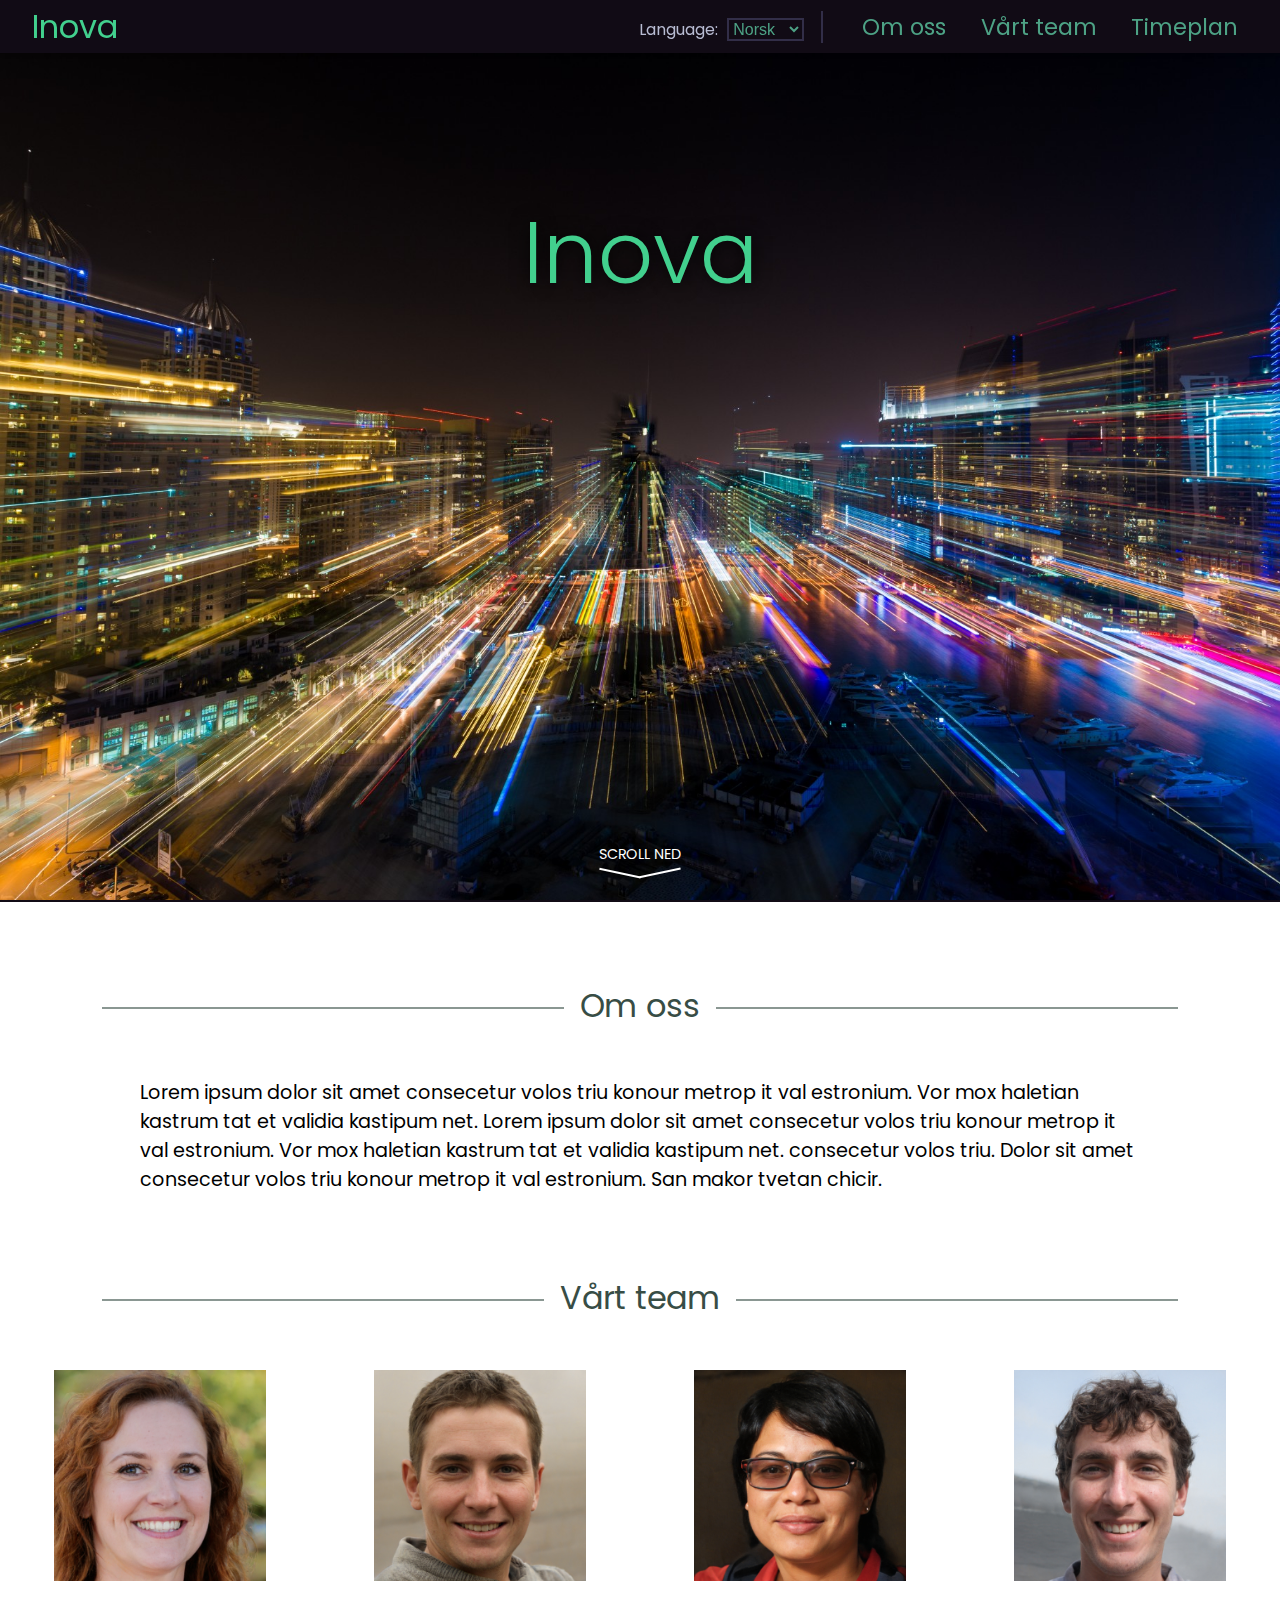
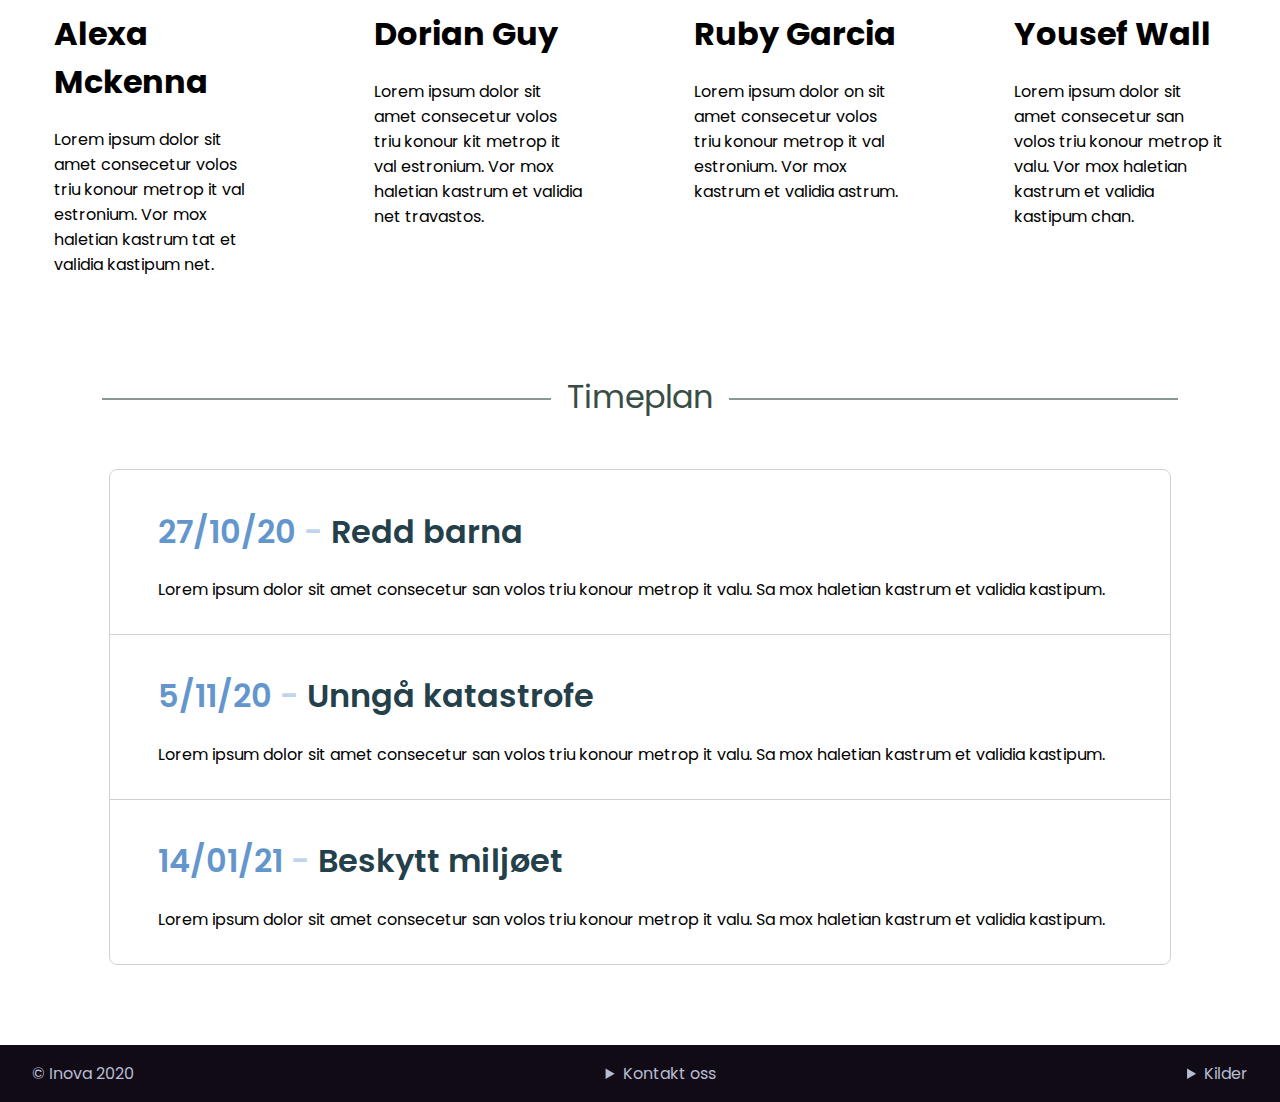
==== norsk.html @ ab731eea "Schedule titles" ====
<!DOCTYPE html>
<html lang="en">
  <head>
    <meta charset="utf-8" />
    <meta name="viewport" content="width=device-width, initial-scale=1.0" />
    <title>Inova</title>
    <link
      href="https://fonts.googleapis.com/css2?family=Poppins:ital,wght@0,200;0,300;0,400;0,600;0,700;1,400&display=swap"
      rel="stylesheet"
    />
    <link href="./style.css" rel="stylesheet" />
    <script src="./language_change.js"></script>
  </head>
  <body>
    <div class="fixed-header">
      <div class="brand">Inova</div>
      <nav>
          <span class="language" onchange="changeLanguage(event)">
              <label for="language">Language:</label>
              <select name="language">
                  <option name="norsk">Norsk</option>
                  <option name="index">English</option>
              </select>
          </span>
        <a href="#about">Om oss</a>
        <a href="#staff">Vårt team</a>
        <a href="#schedule">Timeplan</a>
      </nav>
    </div>
    <header>
      <h1>Inova</h1>
      <div class="filler"></div>
      <div class="filler"></div>
      <div class="scroll-prompt">Scroll Ned</div>
    </header>
    <section id="about">
      <h1><span>Om oss</span></h1>
      <p>
        Lorem ipsum dolor sit amet consecetur volos triu konour metrop it val
        estronium. Vor mox haletian kastrum tat et validia kastipum net. Lorem
        ipsum dolor sit amet consecetur volos triu konour metrop it val
        estronium. Vor mox haletian kastrum tat et validia kastipum net.
        consecetur volos triu. Dolor sit amet consecetur volos triu konour
        metrop it val estronium. San makor tvetan chicir.
      </p>
    </section>
    <section id="staff">
      <h1><span>Vårt team</span></h1>
      <div class="list">
        <div class="profile">
          <img src="images/Alexa Mckenna.jpg" alt="Person 1" />
          <h1>Alexa Mckenna</h1>
          <p>
            Lorem ipsum dolor sit amet consecetur volos triu konour metrop it
            val estronium. Vor mox haletian kastrum tat et validia kastipum net.
          </p>
        </div>
        <div class="profile">
          <img src="images/Dorian Guy.jpg" alt="Person 2" />
          <h1>Dorian Guy</h1>
          <p>
            Lorem ipsum dolor sit amet consecetur volos triu konour kit metrop
            it val estronium. Vor mox haletian kastrum et validia net travastos.
          </p>
        </div>
        <div class="profile">
          <img src="images/Ruby Garcia.jpg" alt="Person 3" />
          <h1>Ruby Garcia</h1>
          <p>
            Lorem ipsum dolor on sit amet consecetur volos triu konour metrop it
            val estronium. Vor mox kastrum et validia astrum.
          </p>
        </div>
        <div class="profile">
          <img src="images/Yousef Wall.jpg" alt="Person 4" />
          <h1>Yousef Wall</h1>
          <p>
            Lorem ipsum dolor sit amet consecetur san volos triu konour metrop
            it valu. Vor mox haletian kastrum et validia kastipum chan.
          </p>
        </div>
      </div>
    </section>
    <section id="schedule">
      <h1><span>Timeplan</span></h1>
      <div class="list">
        <div class="event">
          <h1>
            <span class="date">27/10/20</span>
            <span class="title">Redd barna</span>
          </h1>
          <p>
            Lorem ipsum dolor sit amet consecetur san volos triu konour metrop
            it valu. Sa mox haletian kastrum et validia kastipum.
          </p>
        </div>
        <div class="event">
          <h1>
            <span class="date">5/11/20</span>
            <span class="title">Unngå katastrofe</span>
          </h1>
          <p>
            Lorem ipsum dolor sit amet consecetur san volos triu konour metrop
            it valu. Sa mox haletian kastrum et validia kastipum.
          </p>
        </div>
        <div class="event">
          <h1>
            <span class="date">14/01/21</span>
            <span class="title">Beskytt miljøet</span>
          </h1>
          <p>
            Lorem ipsum dolor sit amet consecetur san volos triu konour metrop
            it valu. Sa mox haletian kastrum et validia kastipum.
          </p>
        </div>
      </div>
    </section>
    <footer>
      <span>© Inova 2020</span>
      <details class="center">
        <summary>Kontakt oss</summary>
        tlf: 89 87 64 32 <br />
        email:
        <a href="mailto:hello@inova.com" target="_blank">hello@inova.com</a>
      </details>
      <details class="right">
        <summary>Kilder</summary>
        bakgrunnsbilde fra
        <a href="https://www.publicdomainpictures.net/en/" target="_blank">https://www.publicdomainpictures.net/</a>
        (public domain) <br />
        Profilbilder fra
        <a href="https://thispersondoesnotexist.com/" target="_blank">https://thispersondoesnotexist.com/</a>
      </details>
    </footer>
  </body>
</html>
---- style.css ----
html, body {
    margin: 0;
    padding: 0;
    font-family: 'Poppins', sans-serif;
    scroll-behavior: smooth;
}

section {
    margin-bottom: 4rem;
}

/* Header */

header {
    min-height: 100vh;

    background-image: url("images/Anime Lines.jpg");
    background-position: center;
    background-repeat: no-repeat;
    background-size: cover;
    border-bottom: 2px solid #110b15;

    /* Center items flexbox fallback */
    display: flex;
    flex-direction: column;
    justify-content: space-around;
    align-items: center;
}

header h1 {
    padding: 2rem 8rem;
    font-size: 5.4rem;
    font-weight: 300;
    color: #42d08e;
    text-shadow: 0 0 18px #000;
}

header .scroll-prompt {
    position: absolute;
    z-index: 8;
    bottom: 2.2rem;
    font-size: .9rem;
    text-transform: uppercase;
    color: #ffffff;
}

header .scroll-prompt::before,
header .scroll-prompt::after {
    z-index: 8;
    content: '';
    position: absolute;
    border-bottom: 2px solid #ffffff;
    bottom: -.6rem;
}

header .scroll-prompt::before {
    left: 0;
    right: 49.3%;
    transform: rotate(12deg);
}

header .scroll-prompt::after {
    left: 49.3%;
    right: 0;
    transform: rotate(-12deg);
}

header,
section {
    margin-bottom: 5rem;
}

/* Section Header */

section > h1 {
    position: relative;
    text-align: center;
    width: 84%;
    margin: 3rem auto;
    font-size: 2rem;
    font-weight: 400;
    color: #384d45;
}

section > h1 > span {
    background-color: #ffffff;
    padding: 0 1rem;
}

section > h1::before {
    content: '';
    position: absolute;
    z-index: -1;
    top: 52%;
    left: 0;
    right: 0;
    border-top: 2px solid #8a9792;
}

/* Footer */

footer {
    display: flex;
    justify-content: space-between;
    padding: 1rem 2rem;
    background-color: #110b15;
    color: #b8bcd3;
}

footer .center {
    text-align: center;
}

footer .right {
    text-align: right;
}

footer a {
    color: #4da285;
}

footer a:hover {
    background-color: #2f6a57;
    color: #ffffff;
}

footer details summary:hover {
    cursor: pointer;
    color: #ffffff;
}

/* Fixed Header */

.fixed-header {
    position: fixed;
    top: 0;
    left: 0;
    right: 0;
    z-index: 100;
    background-color: #110b15;
    display: flex;
    justify-content: space-between;
    font-size: 1.4rem;
    box-shadow: 0 0 7px rgba(1, 5, 12, .08);
    align-items: center;
}

.fixed-header nav {
    padding: .6rem 2rem;
}

.fixed-header .brand {
    color: #42d08e;
    padding: 0 2rem;
    font-size: 2rem;
}

.fixed-header nav a {
    margin-left: .6rem;
    padding: 0 .6rem;
    text-decoration: none;
    color: #4da285;
    transition: .08s;
}

.fixed-header nav a:hover {
    background-color: #2f6a57;
    color: #ffffff;
}

.fixed-header .language {
    padding-right: .7rem;
    margin-right: 1.2rem;
    border-right: 2px solid #322e48;
}

.fixed-header nav label[for="language"] {
    color: #b8bcd3;
    font-size: 1rem;
    margin-right: .2rem;
}

.fixed-header select[name="language"] {
    color: #4da285;
    font-size: 1rem;
    background-color: #110b15;
    border: 2px solid #322e48;
    cursor: pointer;
}

.fixed-header select option {
}

/* About Section */

#about p {
    max-width: 95%;
    width: 1000px;
    margin: 0 auto;
    font-size: 1.2rem;
}

/* Staff Section */

#staff .list {
    display: flex;
    justify-content: center;
}

#staff .profile {
    width: 240px;
    padding: 0 3.4rem;
}

#staff .profile img {
    width: 100%;
}

/* Scehdule Section */

#schedule .list {
    max-width: 95%;
    width: 1060px;
    margin: 0 auto;
    border: 1px solid #d1d1d3;
    border-radius: 8px;
}

#schedule .event {
    padding: 1rem 3rem;
}

#schedule .event:not(:last-child) {
    border-bottom: 1px solid #d1d1d3;
}

#schedule .event h1 {
    font-weight: 600;
}

#schedule .event .title {
    color: #24404a;
}

#schedule .event .date {
    color: #6396cc;
}

#schedule .event .date::after {
    content: ' - ';
    opacity: .4;
}

/* Responsiveness */

@media(max-width: 600px) {
    .fixed-header {
        flex-direction: column;
    }

    .fixed-header nav a {
        font-size: 1rem;
    }
}

@media(max-width: 1168px) {
    #staff .profile {
        padding: 0 .5rem;
    }

    #staff .list {
        flex-wrap: wrap;
    }
}
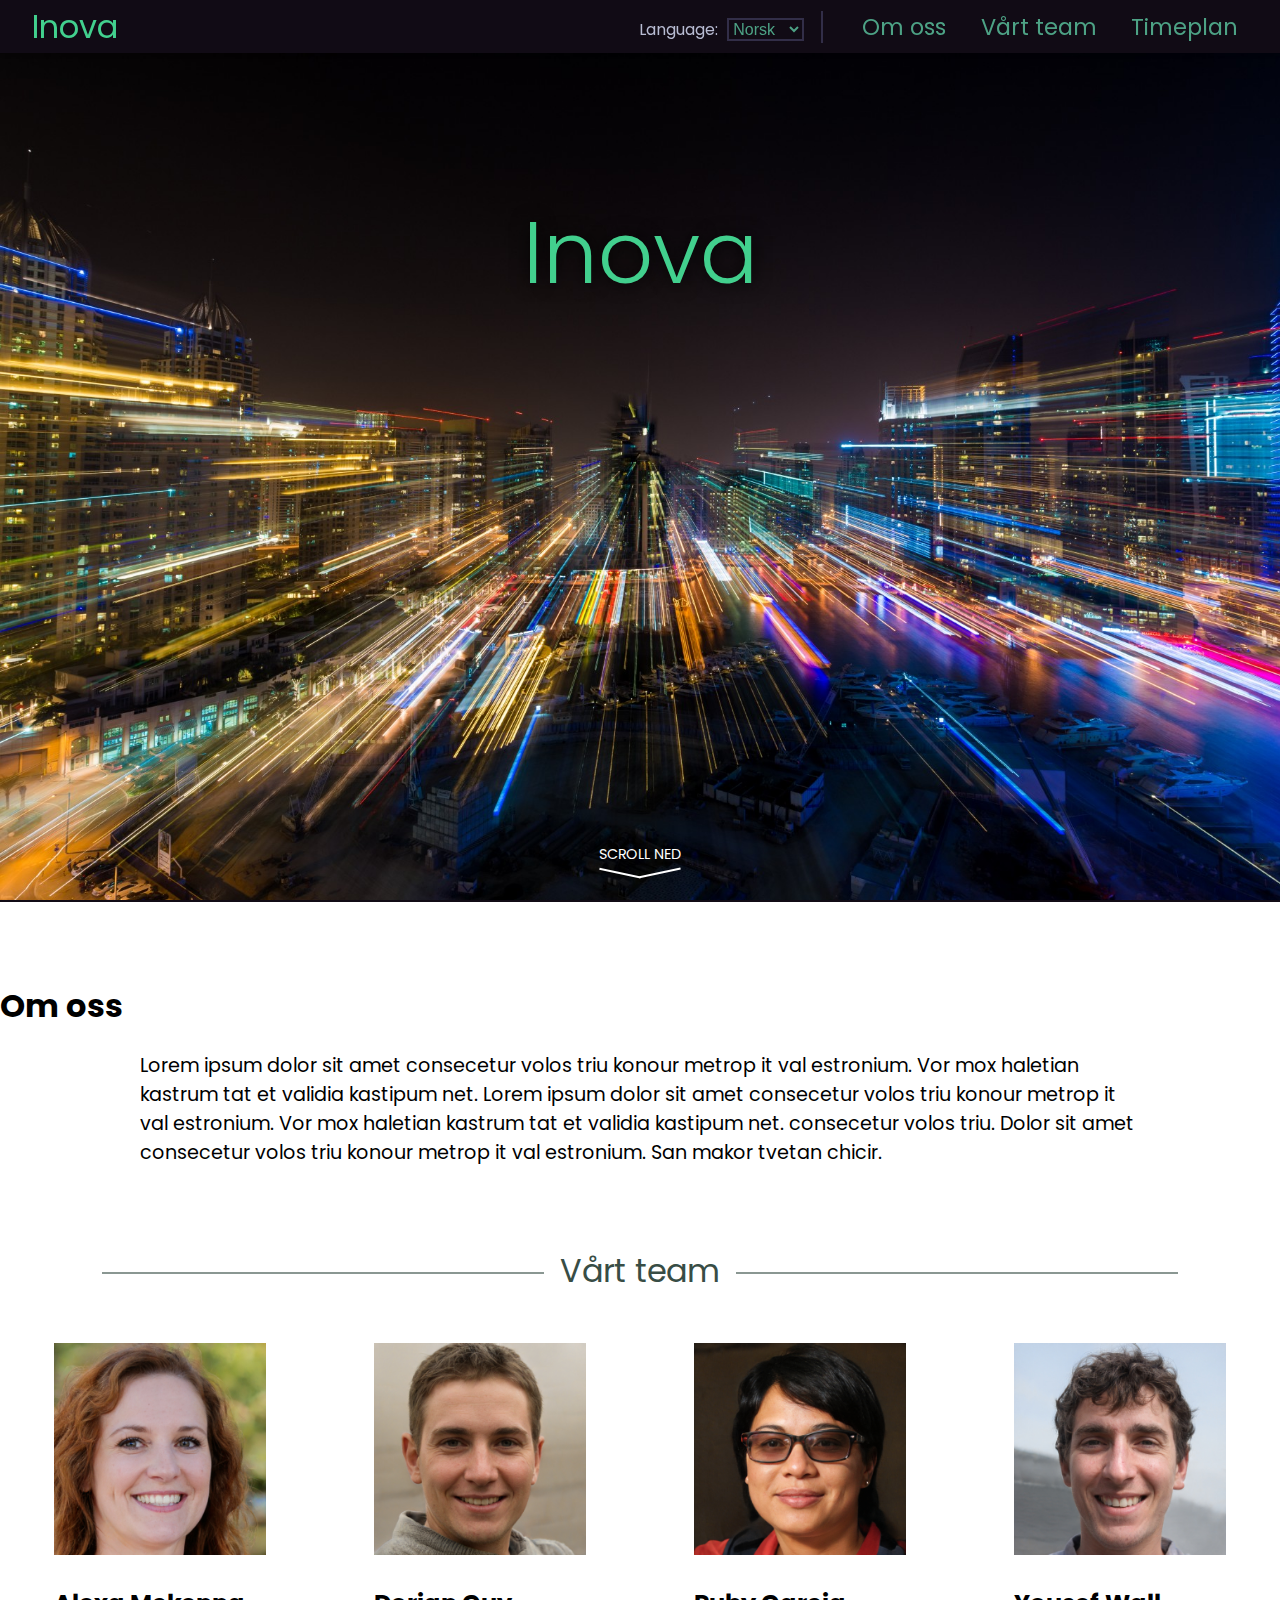
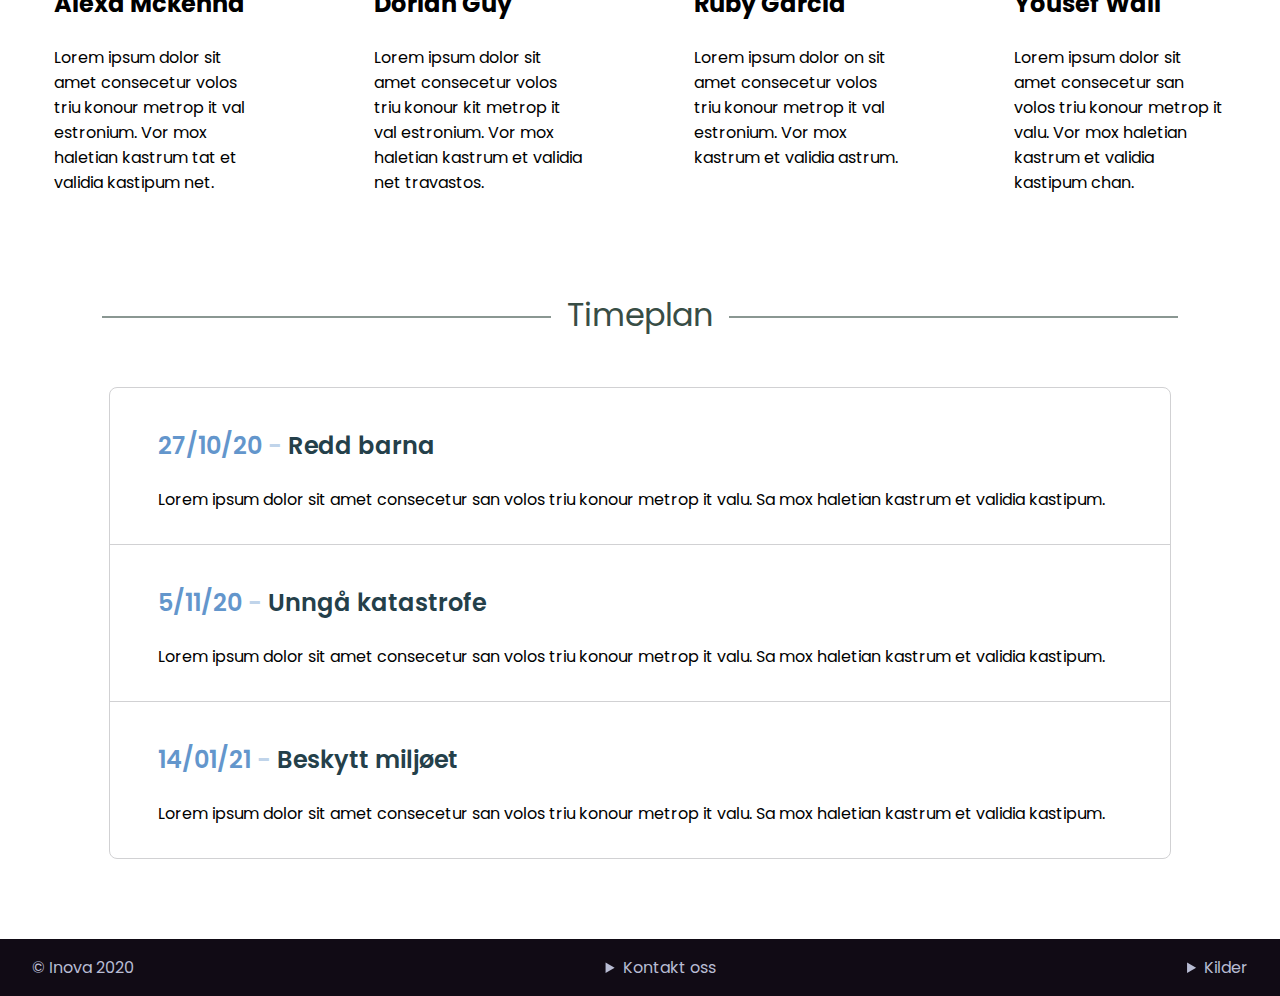
==== commit db49b2a9: "fix headings" ====
--- a/norsk.html
+++ b/norsk.html
@@ -1,5 +1,5 @@
 <!DOCTYPE html>
-<html lang="en">
+<html lang="no">
   <head>
     <meta charset="utf-8" />
     <meta name="viewport" content="width=device-width, initial-scale=1.0" />
@@ -18,8 +18,8 @@
           <span class="language" onchange="changeLanguage(event)">
               <label for="language">Language:</label>
               <select name="language">
-                  <option name="norsk">Norsk</option>
-                  <option name="index">English</option>
+                  <option>Norsk</option>
+                  <option>English</option>
               </select>
           </span>
         <a href="#about">Om oss</a>
@@ -45,11 +45,11 @@
       </p>
     </section>
     <section id="staff">
-      <h1><span>Vårt team</span></h1>
+      <h2><span>Vårt team</span></h2>
       <div class="list">
         <div class="profile">
           <img src="images/Alexa Mckenna.jpg" alt="Person 1" />
-          <h1>Alexa Mckenna</h1>
+          <h3>Alexa Mckenna</h3>
           <p>
             Lorem ipsum dolor sit amet consecetur volos triu konour metrop it
             val estronium. Vor mox haletian kastrum tat et validia kastipum net.
@@ -57,7 +57,7 @@
         </div>
         <div class="profile">
           <img src="images/Dorian Guy.jpg" alt="Person 2" />
-          <h1>Dorian Guy</h1>
+          <h3>Dorian Guy</h3>
           <p>
             Lorem ipsum dolor sit amet consecetur volos triu konour kit metrop
             it val estronium. Vor mox haletian kastrum et validia net travastos.
@@ -65,7 +65,7 @@
         </div>
         <div class="profile">
           <img src="images/Ruby Garcia.jpg" alt="Person 3" />
-          <h1>Ruby Garcia</h1>
+          <h3>Ruby Garcia</h3>
           <p>
             Lorem ipsum dolor on sit amet consecetur volos triu konour metrop it
             val estronium. Vor mox kastrum et validia astrum.
@@ -73,7 +73,7 @@
         </div>
         <div class="profile">
           <img src="images/Yousef Wall.jpg" alt="Person 4" />
-          <h1>Yousef Wall</h1>
+          <h3>Yousef Wall</h3>
           <p>
             Lorem ipsum dolor sit amet consecetur san volos triu konour metrop
             it valu. Vor mox haletian kastrum et validia kastipum chan.
@@ -82,33 +82,33 @@
       </div>
     </section>
     <section id="schedule">
-      <h1><span>Timeplan</span></h1>
+      <h2><span>Timeplan</span></h2>
       <div class="list">
         <div class="event">
-          <h1>
+          <h3>
             <span class="date">27/10/20</span>
             <span class="title">Redd barna</span>
-          </h1>
+          </h3>
           <p>
             Lorem ipsum dolor sit amet consecetur san volos triu konour metrop
             it valu. Sa mox haletian kastrum et validia kastipum.
           </p>
         </div>
         <div class="event">
-          <h1>
+          <h3>
             <span class="date">5/11/20</span>
             <span class="title">Unngå katastrofe</span>
-          </h1>
+          </h3>
           <p>
             Lorem ipsum dolor sit amet consecetur san volos triu konour metrop
             it valu. Sa mox haletian kastrum et validia kastipum.
           </p>
         </div>
         <div class="event">
-          <h1>
+          <h3>
             <span class="date">14/01/21</span>
             <span class="title">Beskytt miljøet</span>
-          </h1>
+          </h3>
           <p>
             Lorem ipsum dolor sit amet consecetur san volos triu konour metrop
             it valu. Sa mox haletian kastrum et validia kastipum.
--- a/style.css
+++ b/style.css
@@ -71,9 +71,13 @@
     margin-bottom: 5rem;
 }
 
+h3 {
+    font-size: 1.5rem;
+}
+
 /* Section Header */
 
-section > h1 {
+section > h2 {
     position: relative;
     text-align: center;
     width: 84%;
@@ -83,12 +87,12 @@
     color: #384d45;
 }
 
-section > h1 > span {
+section > h2 > span {
     background-color: #ffffff;
     padding: 0 1rem;
 }
 
-section > h1::before {
+section > h2::before {
     content: '';
     position: absolute;
     z-index: -1;
@@ -235,7 +239,7 @@
     border-bottom: 1px solid #d1d1d3;
 }
 
-#schedule .event h1 {
+#schedule .event h3 {
     font-weight: 600;
 }
 
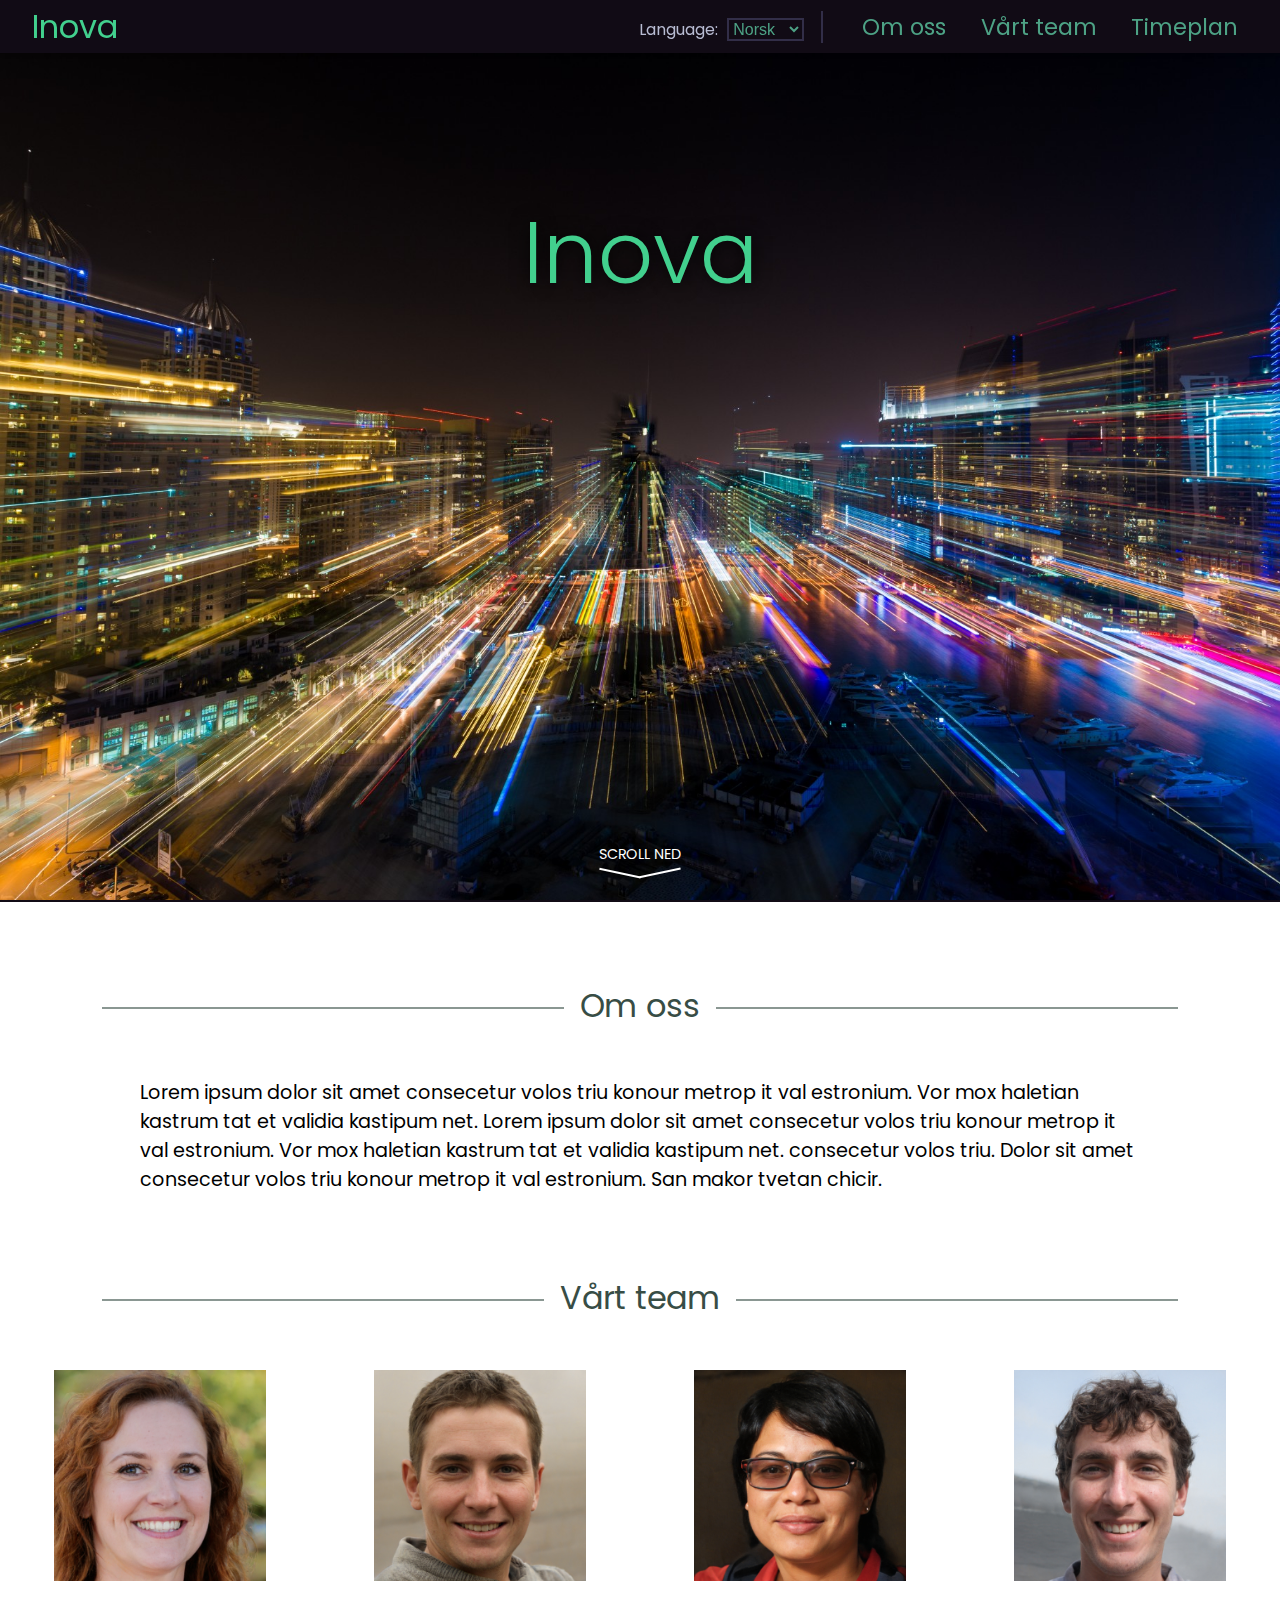
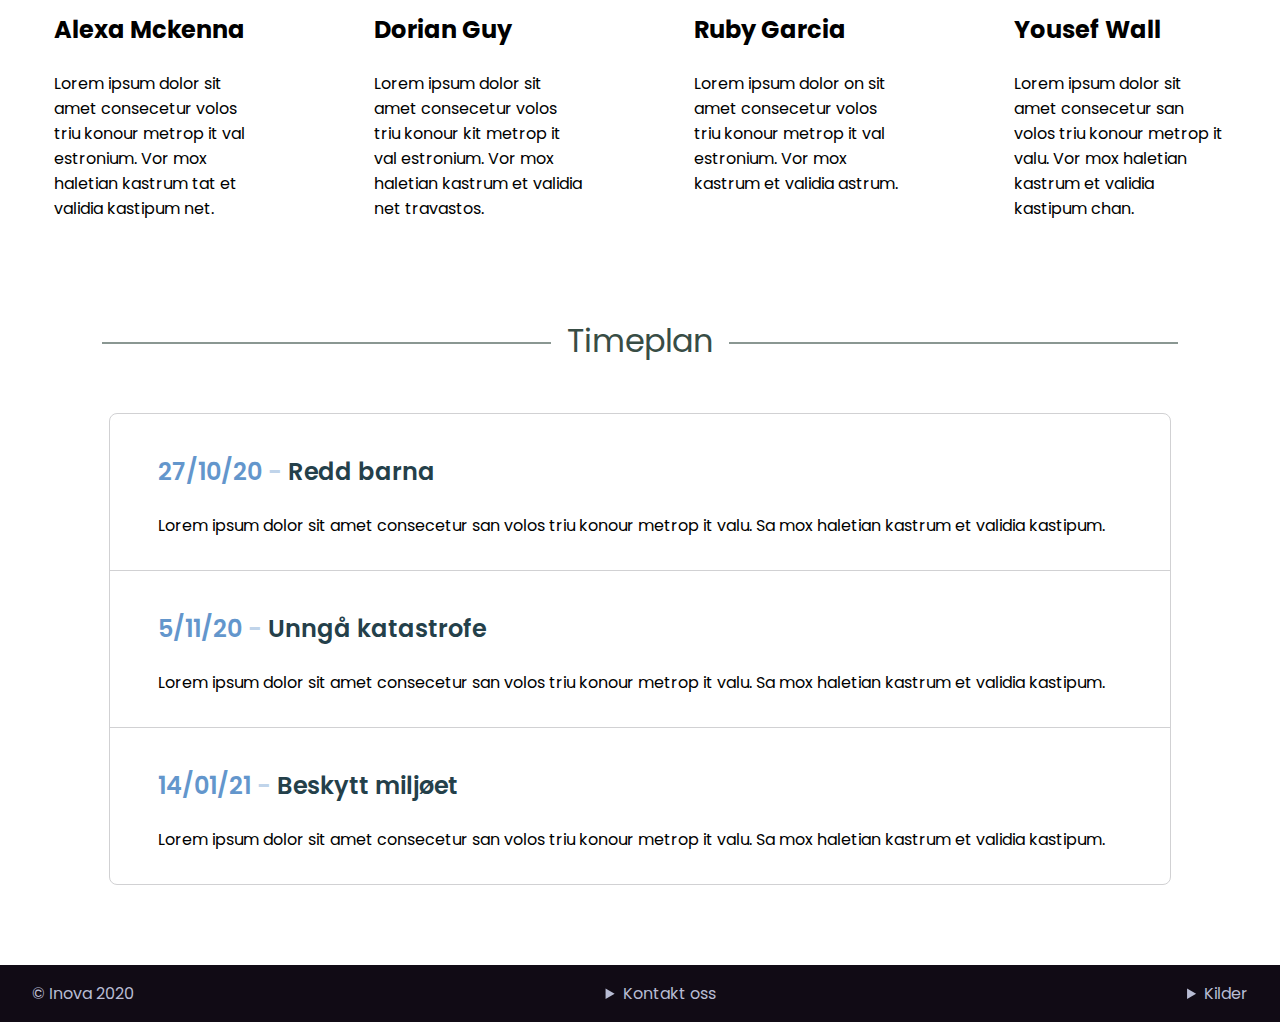
==== commit 1145cf83: "fix om oss" ====
--- a/norsk.html
+++ b/norsk.html
@@ -15,13 +15,13 @@
     <div class="fixed-header">
       <div class="brand">Inova</div>
       <nav>
-          <span class="language" onchange="changeLanguage(event)">
+          <div class="language" onchange="changeLanguage(event)">
               <label for="language">Language:</label>
-              <select name="language">
+              <select name="language" id="language">
                   <option>Norsk</option>
                   <option>English</option>
               </select>
-          </span>
+          </div>
         <a href="#about">Om oss</a>
         <a href="#staff">Vårt team</a>
         <a href="#schedule">Timeplan</a>
@@ -34,7 +34,7 @@
       <div class="scroll-prompt">Scroll Ned</div>
     </header>
     <section id="about">
-      <h1><span>Om oss</span></h1>
+      <h2><span>Om oss</span></h2>
       <p>
         Lorem ipsum dolor sit amet consecetur volos triu konour metrop it val
         estronium. Vor mox haletian kastrum tat et validia kastipum net. Lorem
@@ -48,7 +48,7 @@
       <h2><span>Vårt team</span></h2>
       <div class="list">
         <div class="profile">
-          <img src="images/Alexa Mckenna.jpg" alt="Person 1" />
+          <img src="images/Alexa_Mckenna.jpg" alt="Person 1" />
           <h3>Alexa Mckenna</h3>
           <p>
             Lorem ipsum dolor sit amet consecetur volos triu konour metrop it
@@ -56,7 +56,7 @@
           </p>
         </div>
         <div class="profile">
-          <img src="images/Dorian Guy.jpg" alt="Person 2" />
+          <img src="images/Dorian_Guy.jpg" alt="Person 2" />
           <h3>Dorian Guy</h3>
           <p>
             Lorem ipsum dolor sit amet consecetur volos triu konour kit metrop
@@ -64,7 +64,7 @@
           </p>
         </div>
         <div class="profile">
-          <img src="images/Ruby Garcia.jpg" alt="Person 3" />
+          <img src="images/Ruby_Garcia.jpg" alt="Person 3" />
           <h3>Ruby Garcia</h3>
           <p>
             Lorem ipsum dolor on sit amet consecetur volos triu konour metrop it
@@ -72,7 +72,7 @@
           </p>
         </div>
         <div class="profile">
-          <img src="images/Yousef Wall.jpg" alt="Person 4" />
+          <img src="images/Yousef_Wall.jpg" alt="Person 4" />
           <h3>Yousef Wall</h3>
           <p>
             Lorem ipsum dolor sit amet consecetur san volos triu konour metrop
--- a/style.css
+++ b/style.css
@@ -15,7 +15,7 @@
 header {
     min-height: 100vh;
 
-    background-image: url("images/Anime Lines.jpg");
+    background-image: url("images/Anime_Lines.jpg");
     background-position: center;
     background-repeat: no-repeat;
     background-size: cover;
@@ -177,6 +177,7 @@
     padding-right: .7rem;
     margin-right: 1.2rem;
     border-right: 2px solid #322e48;
+    display: inline;
 }
 
 .fixed-header nav label[for="language"] {
